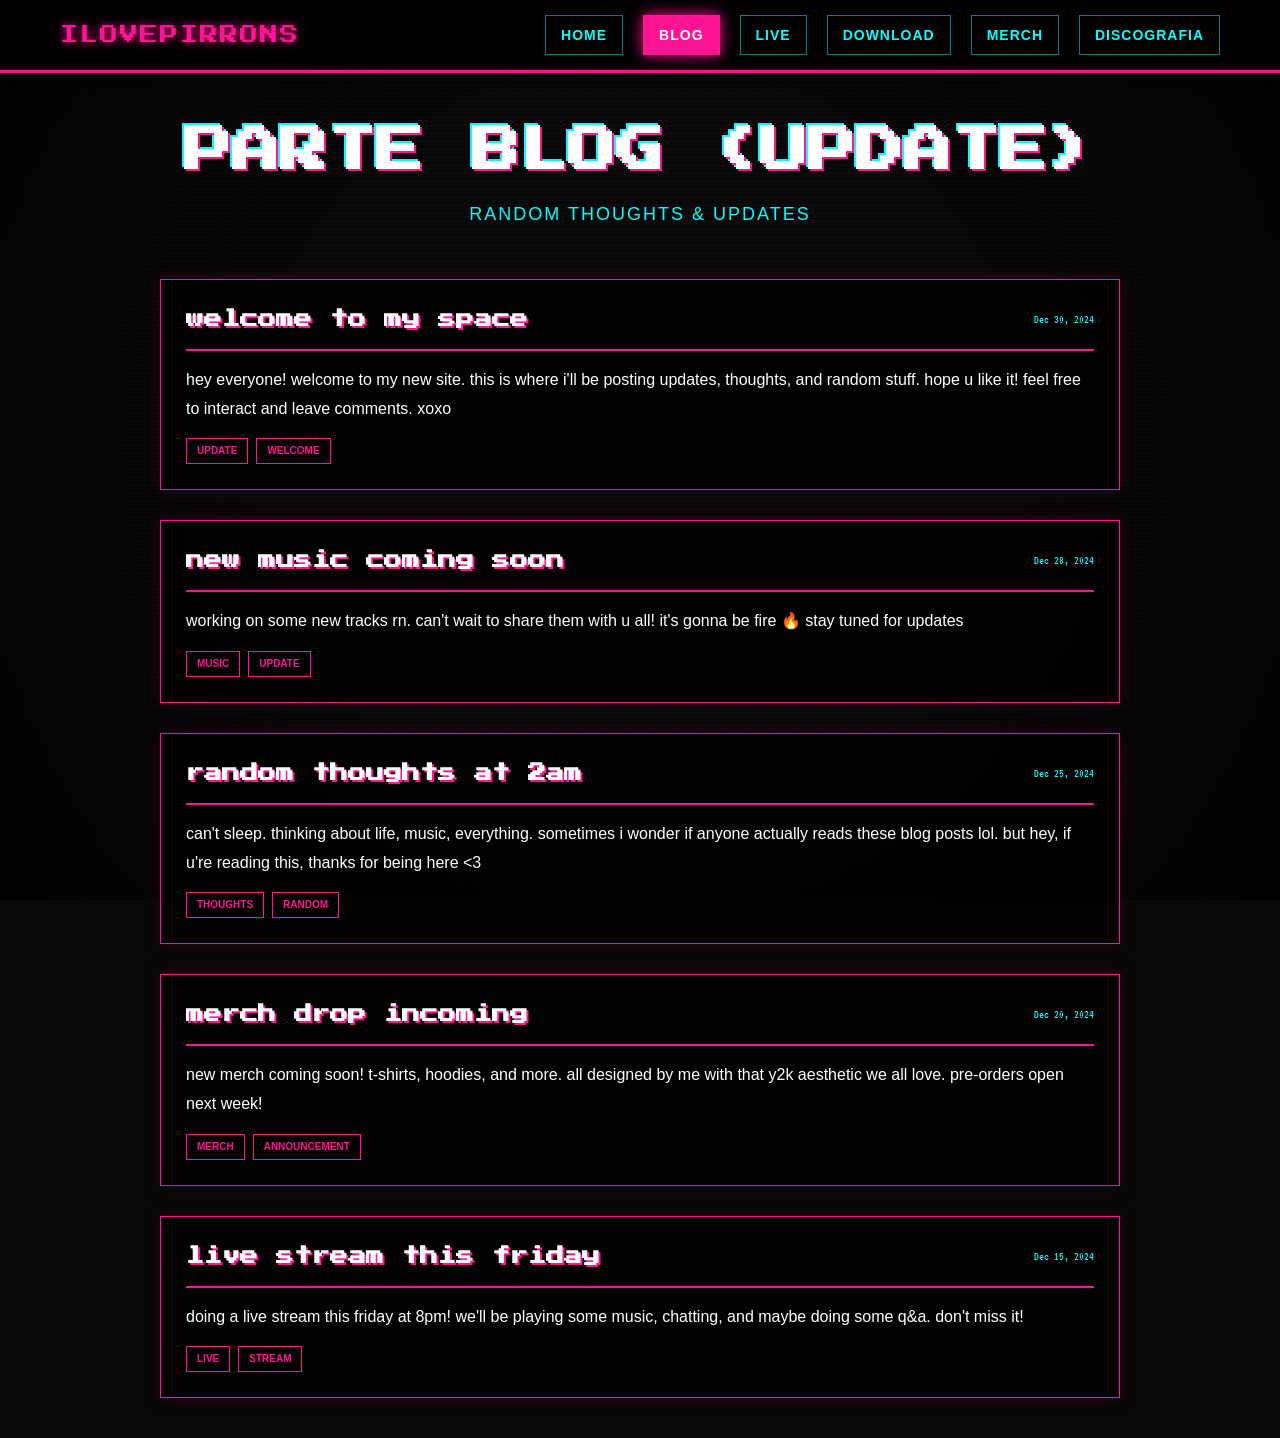
==== blog.html @ 8b0a594a "Add files via upload" ====
<!DOCTYPE html>
<html lang="it">
<head>
    <meta charset="UTF-8">
    <meta name="viewport" content="width=device-width, initial-scale=1.0">
    <title>ILOVEPIRRONS - Blog</title>
    <link rel="stylesheet" href="styles/global.css">
    <link rel="stylesheet" href="styles/blog.css">
</head>
<body>
    <nav class="main-nav">
        <div class="nav-container">
            <a href="index.html" class="nav-logo">ILOVEPIRRONS</a>
            <div class="nav-links">
                <a href="index.html" class="nav-link">HOME</a>
                <a href="blog.html" class="nav-link active">BLOG</a>
                <a href="live.html" class="nav-link">LIVE</a>
                <a href="download.html" class="nav-link">DOWNLOAD</a>
                <a href="merch.html" class="nav-link">MERCH</a>
                <a href="discografia.html" class="nav-link">DISCOGRAFIA</a>
            </div>
        </div>
    </nav>

    <main class="blog-container">
        <header class="blog-header">
            <h1 class="glitch-text">PARTE BLOG (UPDATE)</h1>
            <p class="blog-subtitle">random thoughts & updates</p>
        </header>

        <div class="blog-feed" id="blog-feed">
            <!-- Blog posts will be loaded here via JavaScript -->
        </div>
    </main>

    <!-- Global App Shell Scripts -->
    <script src="js/router.js"></script>
    <script src="js/windows.js"></script>
    
    <!-- Data Source (CORS-proof) -->
    <script src="js/data_discografia.js"></script>

    <!-- Page Logic (Preloaded for SPA) -->
    <script src="js/blog.js"></script>
    <script src="js/live.js"></script>
    <script src="js/download.js"></script>
    <script src="js/merch.js"></script>
    <script src="js/discografia.js"></script>
</body>
</html>
---- styles/global.css ----
/* ============================================
   Y2K / EARLY INTERNET GLOBAL STYLES
   ============================================ */

@import url('https://fonts.googleapis.com/css2?family=Press+Start+2P&family=VT323&display=swap');

:root {
    /* Y2K Color Palette */
    --pink: #ff00ff;
    --hot-pink: #ff1493;
    --light-blue: #00ffff;
    --teal: #008080;
    --black: #000000;
    --white: #ffffff;
    --purple: #9370db;
    --green: #00ff00;
    --yellow: #ffff00;
    
    /* Typography */
    --font-pixel: 'Press Start 2P', monospace;
    --font-bitmap: 'VT323', monospace;
    --font-sans: 'Arial', sans-serif;
}

* {
    margin: 0;
    padding: 0;
    box-sizing: border-box;
}

body {
    font-family: var(--font-sans);
    background: #080808;
    color: var(--white);
    line-height: 1.6;
    overflow-x: hidden;
}

/* CRT Scanline and Dark Vignette Effect */
body::before {
    content: '';
    position: fixed;
    top: 0;
    left: 0;
    width: 100%;
    height: 100%;
    background: 
        linear-gradient(rgba(18, 16, 16, 0) 50%, rgba(0, 0, 0, 0.25) 50%), 
        linear-gradient(90deg, rgba(255, 0, 0, 0.06), rgba(0, 255, 0, 0.02), rgba(0, 0, 255, 0.06));
    background-size: 100% 4px, 6px 100%;
    z-index: -1;
    pointer-events: none;
    will-change: transform;
}
body::after {
    content: '';
    position: fixed;
    top: 0;
    left: 0;
    width: 100vw;
    height: 100vh;
    background: radial-gradient(circle, transparent 50%, #000 120%);
    pointer-events: none;
    z-index: -1;
}

/* Navigation */
.main-nav {
    background: var(--black);
    border-bottom: 3px solid var(--hot-pink);
    padding: 15px 0;
    position: sticky;
    top: 0;
    z-index: 1000;
    box-shadow: 0 4px 8px rgba(0, 0, 0, 0.5);
}

.nav-container {
    max-width: 1200px;
    margin: 0 auto;
    display: flex;
    justify-content: space-between;
    align-items: center;
    padding: 0 20px;
}

.nav-logo {
    font-family: var(--font-pixel);
    font-size: 18px;
    color: var(--hot-pink);
    text-decoration: none;
    text-shadow: 
        0 0 10px var(--hot-pink),
        2px 2px 0 var(--black);
    letter-spacing: 2px;
}

.nav-links {
    display: flex;
    gap: 20px;
    flex-wrap: wrap;
}

.nav-link {
    color: var(--light-blue);
    text-decoration: none;
    font-weight: bold;
    font-size: 14px;
    padding: 8px 15px;
    border: 1px solid var(--teal);
    background: rgba(0, 0, 0, 0.5);
    transition: all 0.2s;
    text-transform: uppercase;
    letter-spacing: 1px;
}

.nav-link:hover {
    background: rgba(0, 255, 255, 0.1);
    color: var(--white);
    box-shadow: 
        0 0 10px rgba(0, 255, 255, 0.3),
        inset 0 0 5px rgba(0, 255, 255, 0.2);
    border-color: var(--light-blue);
    position: relative;
    z-index: 10;
}

.nav-link.active {
    background: var(--hot-pink);
    color: var(--white);
    border-color: var(--hot-pink);
    box-shadow: 0 0 15px var(--hot-pink);
}

/* Glitch Text Effect */
.glitch-text {
    font-family: var(--font-pixel);
    font-size: 48px;
    color: var(--white);
    text-shadow: 
        2px 2px 0 var(--hot-pink),
        -2px -2px 0 var(--light-blue);
    position: relative;
    transition: all 0.3s;
}

.glitch-text:hover {
    animation: glitch 0.3s infinite;
}

@keyframes glitch {
    0%, 100% {
        transform: translate(0);
        text-shadow: 3px 3px 0 var(--black), 0 0 20px var(--hot-pink), 0 0 40px var(--hot-pink);
    }
    20% {
        transform: translate(-3px, 3px);
        text-shadow: -3px -3px 0 var(--light-blue), 0 0 20px var(--light-blue);
        color: var(--white);
    }
    40% {
        transform: translate(-3px, -3px);
        text-shadow: 3px -3px 0 var(--green), 0 0 20px var(--green);
        color: var(--hot-pink);
    }
    60% {
        transform: translate(3px, 3px);
        text-shadow: -3px 3px 0 var(--yellow), 0 0 20px var(--yellow);
        color: var(--light-blue);
    }
    80% {
        transform: translate(3px, -3px);
        text-shadow: 3px 3px 0 var(--hot-pink), 0 0 20px var(--purple);
        color: var(--white);
    }
}

/* Windows XP Style */
.xp-window {
    background: #e0e0e0;
    border: 2px solid #ffffff;
    border-right-color: #888888;
    border-bottom-color: #888888;
    box-shadow: 2px 2px 5px rgba(0, 0, 0, 0.8);
    margin: 20px;
    min-width: 300px;
    position: relative;
}

.window-titlebar {
    background: linear-gradient(to bottom, #0054e3, #0066ff);
    color: var(--white);
    padding: 4px 8px;
    display: flex;
    justify-content: space-between;
    align-items: center;
    font-size: 11px;
    font-weight: bold;
    cursor: move;
}

.window-title {
    flex: 1;
}

.window-controls {
    display: flex;
    gap: 2px;
}

.window-btn {
    width: 20px;
    height: 18px;
    border: 1px outset #c0c0c0;
    background: #c0c0c0;
    cursor: pointer;
    font-size: 12px;
    font-weight: bold;
    color: var(--black);
    display: flex;
    align-items: center;
    justify-content: center;
}

.window-btn:active {
    border: 1px inset #c0c0c0;
}

.window-addressbar {
    background: var(--white);
    padding: 4px 8px;
    border-bottom: 1px solid #808080;
    font-size: 11px;
    color: var(--black);
}

.window-content {
    background: var(--white);
    padding: 15px;
    color: var(--black);
    min-height: 200px;
}

/* Buttons - Sleek Y2K Style */
.btn-y2k {
    background: transparent;
    border: 1px solid var(--hot-pink);
    color: var(--white);
    padding: 10px 20px;
    font-weight: bold;
    cursor: pointer;
    text-transform: uppercase;
    box-shadow: inset 0 0 10px rgba(255, 20, 147, 0.2);
    transition: all 0.2s;
}

.btn-y2k:hover {
    background: rgba(255, 20, 147, 0.15);
    box-shadow: 0 0 10px rgba(255, 20, 147, 0.4), inset 0 0 15px rgba(255, 20, 147, 0.3);
}

.btn-y2k:active {
    box-shadow: inset 0 2px 10px rgba(0, 0, 0, 0.8);
}

/* Scrollbar Y2K Style */
::-webkit-scrollbar {
    width: 16px;
}

::-webkit-scrollbar-track {
    background: var(--black);
    border: 2px solid var(--hot-pink);
}

::-webkit-scrollbar-thumb {
    background: linear-gradient(to bottom, var(--hot-pink), var(--purple));
    border: 2px outset var(--hot-pink);
}

::-webkit-scrollbar-thumb:hover {
    background: linear-gradient(to bottom, var(--light-blue), var(--hot-pink));
}

/* SPA Router Transitions */
.router-loading-overlay {
    position: fixed;
    top: 0;
    left: 0;
    width: 100%;
    height: 100%;
    background: #000;
    z-index: 10000;
    display: flex;
    align-items: center;
    justify-content: center;
    opacity: 0;
    pointer-events: none;
    transition: opacity 0.2s ease-in-out;
}

.router-loading-overlay.active {
    opacity: 1;
    pointer-events: all;
    animation: crt-power-on 0.4s forwards;
}

.router-loading-overlay.closing {
    animation: crt-power-off 0.4s forwards;
}

@keyframes crt-power-on {
    0% { transform: scaleY(0.005) scaleX(0); background: #fff; }
    50% { transform: scaleY(0.005) scaleX(1); background: #fff; }
    100% { transform: scaleY(1) scaleX(1); background: #000; }
}

@keyframes crt-power-off {
    0% { transform: scaleY(1) scaleX(1); background: #000; }
    50% { transform: scaleY(0.005) scaleX(1); background: #fff; }
    100% { transform: scaleY(0.005) scaleX(0); background: #fff; }
}

.loading-content {
    text-align: center;
    font-family: var(--font-pixel);
    color: var(--light-blue);
    text-shadow: 0 0 10px var(--light-blue);
}

.loading-bar-mini {
    width: 200px;
    height: 10px;
    border: 1px solid var(--light-blue);
    margin-top: 20px;
    padding: 2px;
}

.loading-bar-fill-mini {
    height: 100%;
    background: var(--light-blue);
    width: 0%;
    animation: loading-fill 0.4s linear forwards;
}

@keyframes loading-fill {
    to { width: 100%; }
}

main {
    transition: filter 0.3s ease, transform 0.3s ease, opacity 0.3s ease;
}

main.loading {
    filter: blur(10px) brightness(2);
    transform: scale(0.95);
    opacity: 0;
}

/* Responsive */
@media (max-width: 768px) {
    .nav-container {
        flex-direction: column;
        gap: 15px;
        padding: 0 10px;
    }
    
    .nav-links {
        justify-content: center;
        gap: 8px;
        width: 100%;
    }

    .nav-link {
        font-size: 12px;
        padding: 6px 10px;
        flex: 1 1 auto;
        text-align: center;
    }
    
    .glitch-text {
        font-size: clamp(24px, 8vw, 48px);
    }

    .xp-window {
        min-width: unset;
        width: 95vw;
        max-width: 100%;
        margin: 10px auto;
        box-sizing: border-box;
    }
}

@media (max-width: 480px) {
    .nav-links {
        display: grid;
        grid-template-columns: repeat(3, 1fr);
        gap: 5px;
    }
    .nav-link {
        font-size: 10px;
        padding: 5px;
    }
}
---- styles/blog.css ----
/* ============================================
   BLOG PAGE STYLES
   ============================================ */

.blog-container {
    max-width: 1000px;
    margin: 0 auto;
    padding: 40px 20px;
}

.blog-header {
    text-align: center;
    margin-bottom: 50px;
}

.blog-subtitle {
    font-size: 18px;
    color: var(--light-blue);
    margin-top: 10px;
    text-transform: uppercase;
    letter-spacing: 2px;
}

.blog-feed {
    display: flex;
    flex-direction: column;
    gap: 30px;
}

.blog-post {
    background: rgba(0, 0, 0, 0.7);
    border: 1px solid var(--hot-pink);
    padding: 25px;
    box-shadow: 0 0 15px rgba(255, 20, 147, 0.15);
    transition: all 0.3s;
    backdrop-filter: blur(5px);
}

.blog-post:hover {
    border-color: var(--light-blue);
    box-shadow: 
        0 0 20px var(--light-blue),
        4px 4px 12px rgba(0, 0, 0, 0.5);
}

.post-header {
    display: flex;
    justify-content: space-between;
    align-items: center;
    margin-bottom: 15px;
    padding-bottom: 15px;
    border-bottom: 2px solid var(--hot-pink);
}

.post-title {
    font-family: var(--font-pixel);
    font-size: 18px;
    color: var(--white);
    text-shadow: 2px 2px 0 var(--hot-pink);
}

.post-date {
    font-size: 12px;
    color: var(--light-blue);
    font-family: var(--font-bitmap);
}

.post-content {
    color: var(--white);
    line-height: 1.8;
    margin-bottom: 15px;
}

.post-image {
    width: 100%;
    max-width: 600px;
    margin: 15px 0;
    border: 1px solid var(--hot-pink);
    box-shadow: 0 0 15px rgba(255, 20, 147, 0.3);
}

.post-tags {
    display: flex;
    flex-wrap: wrap;
    gap: 8px;
    margin-top: 15px;
}

.post-tag {
    background: transparent;
    color: var(--hot-pink);
    padding: 4px 10px;
    font-size: 10px;
    font-weight: bold;
    text-transform: uppercase;
    border: 1px solid var(--hot-pink);
    transition: all 0.2s;
}

.post-tag:hover {
    background: var(--hot-pink);
    color: var(--black);
}

/* Responsive */
@media (max-width: 600px) {
    .post-header {
        flex-direction: column;
        align-items: flex-start;
        gap: 10px;
    }
    
    .post-title {
        font-size: 16px;
    }
}
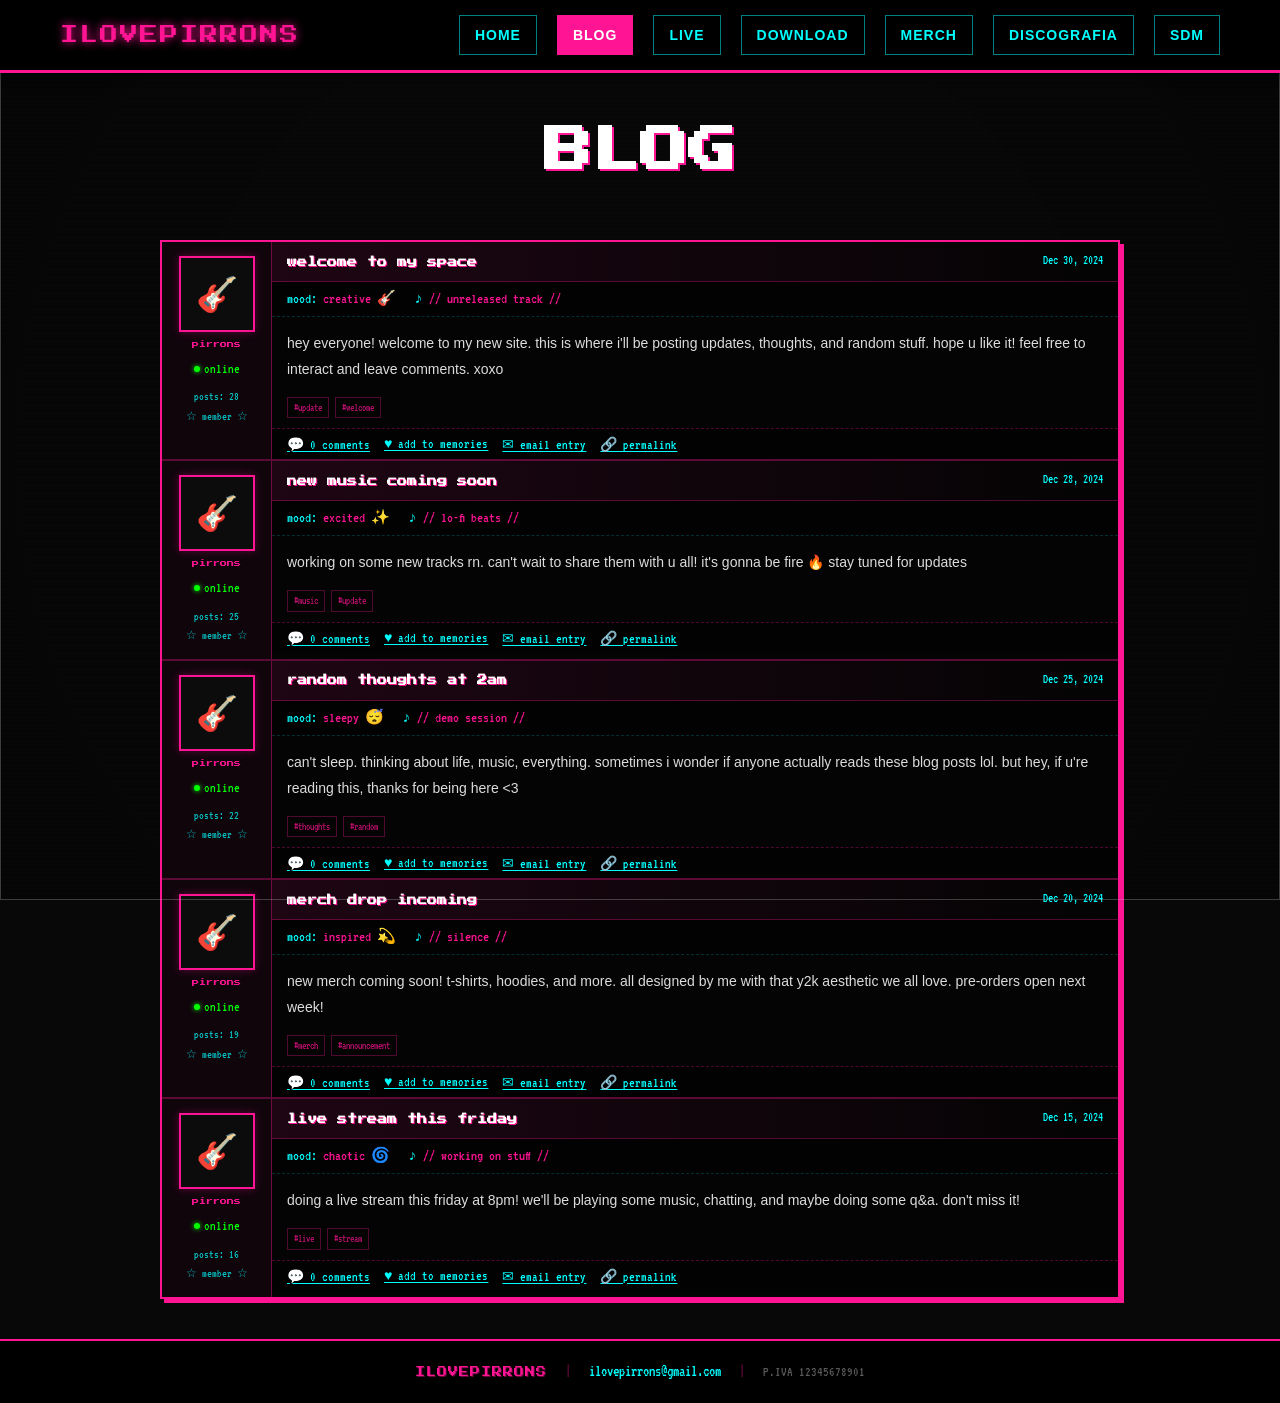
==== commit 832c8539: "release: sito completo con gioco, discografia, live, merch, blog" ====
--- a/blog.html
+++ b/blog.html
@@ -18,14 +18,20 @@
                 <a href="download.html" class="nav-link">DOWNLOAD</a>
                 <a href="merch.html" class="nav-link">MERCH</a>
                 <a href="discografia.html" class="nav-link">DISCOGRAFIA</a>
+                <a href="gioco.html" class="nav-link" data-no-router>SDM</a>
             </div>
         </div>
     </nav>
 
     <main class="blog-container">
+
+        <!-- PRESSIONE.gif: sfondo fisso a tutta pagina -->
+        <div class="blog-fullbg">
+            <img src="visual%20sito/PRESSIONE.gif" alt="" draggable="false">
+        </div>
+
         <header class="blog-header">
-            <h1 class="glitch-text">PARTE BLOG (UPDATE)</h1>
-            <p class="blog-subtitle">random thoughts & updates</p>
+            <h1 class="glitch-text">BLOG</h1>
         </header>
 
         <div class="blog-feed" id="blog-feed">
@@ -33,9 +39,20 @@
         </div>
     </main>
 
+    <footer class="site-footer">
+        <div class="footer-inner">
+            <span class="footer-logo">ILOVEPIRRONS</span>
+            <span class="footer-sep">|</span>
+            <a href="mailto:ilovepirrons@gmail.com" class="footer-link">ilovepirrons@gmail.com</a>
+            <span class="footer-sep">|</span>
+            <span class="footer-piva">P.IVA 12345678901</span>
+        </div>
+    </footer>
+
     <!-- Global App Shell Scripts -->
     <script src="js/router.js"></script>
     <script src="js/windows.js"></script>
+    <script src="js/polpolpo.js"></script>
     
     <!-- Data Source (CORS-proof) -->
     <script src="js/data_discografia.js"></script>
--- a/styles/global.css
+++ b/styles/global.css
@@ -34,9 +34,16 @@
     color: var(--white);
     line-height: 1.6;
     overflow-x: hidden;
-}
-
-/* CRT Scanline and Dark Vignette Effect */
+    display: flex;
+    flex-direction: column;
+    min-height: 100vh;
+}
+
+body > main {
+    flex: 1;
+}
+
+/* CRT Scanline — tonato giù per non schiacciare il testo */
 body::before {
     content: '';
     position: fixed;
@@ -44,14 +51,12 @@
     left: 0;
     width: 100%;
     height: 100%;
-    background: 
-        linear-gradient(rgba(18, 16, 16, 0) 50%, rgba(0, 0, 0, 0.25) 50%), 
-        linear-gradient(90deg, rgba(255, 0, 0, 0.06), rgba(0, 255, 0, 0.02), rgba(0, 0, 255, 0.06));
-    background-size: 100% 4px, 6px 100%;
+    background: linear-gradient(rgba(0,0,0,0) 50%, rgba(0,0,0,0.10) 50%);
+    background-size: 100% 4px;
     z-index: -1;
     pointer-events: none;
-    will-change: transform;
-}
+}
+/* Vignette leggera */
 body::after {
     content: '';
     position: fixed;
@@ -59,7 +64,7 @@
     left: 0;
     width: 100vw;
     height: 100vh;
-    background: radial-gradient(circle, transparent 50%, #000 120%);
+    background: radial-gradient(circle, transparent 60%, rgba(0,0,0,0.45) 130%);
     pointer-events: none;
     z-index: -1;
 }
@@ -71,7 +76,7 @@
     padding: 15px 0;
     position: sticky;
     top: 0;
-    z-index: 1000;
+    z-index: 10002;
     box-shadow: 0 4px 8px rgba(0, 0, 0, 0.5);
 }
 
@@ -117,19 +122,13 @@
 .nav-link:hover {
     background: rgba(0, 255, 255, 0.1);
     color: var(--white);
-    box-shadow: 
-        0 0 10px rgba(0, 255, 255, 0.3),
-        inset 0 0 5px rgba(0, 255, 255, 0.2);
     border-color: var(--light-blue);
-    position: relative;
-    z-index: 10;
 }
 
 .nav-link.active {
     background: var(--hot-pink);
     color: var(--white);
     border-color: var(--hot-pink);
-    box-shadow: 0 0 15px var(--hot-pink);
 }
 
 /* Glitch Text Effect */
@@ -137,42 +136,20 @@
     font-family: var(--font-pixel);
     font-size: 48px;
     color: var(--white);
-    text-shadow: 
-        2px 2px 0 var(--hot-pink),
-        -2px -2px 0 var(--light-blue);
+    text-shadow: 2px 2px 0 var(--hot-pink);
     position: relative;
-    transition: all 0.3s;
 }
 
 .glitch-text:hover {
-    animation: glitch 0.3s infinite;
+    animation: glitch 0.4s steps(1) infinite;
 }
 
 @keyframes glitch {
-    0%, 100% {
-        transform: translate(0);
-        text-shadow: 3px 3px 0 var(--black), 0 0 20px var(--hot-pink), 0 0 40px var(--hot-pink);
-    }
-    20% {
-        transform: translate(-3px, 3px);
-        text-shadow: -3px -3px 0 var(--light-blue), 0 0 20px var(--light-blue);
-        color: var(--white);
-    }
-    40% {
-        transform: translate(-3px, -3px);
-        text-shadow: 3px -3px 0 var(--green), 0 0 20px var(--green);
-        color: var(--hot-pink);
-    }
-    60% {
-        transform: translate(3px, 3px);
-        text-shadow: -3px 3px 0 var(--yellow), 0 0 20px var(--yellow);
-        color: var(--light-blue);
-    }
-    80% {
-        transform: translate(3px, -3px);
-        text-shadow: 3px 3px 0 var(--hot-pink), 0 0 20px var(--purple);
-        color: var(--white);
-    }
+    0%   { transform: translate(0);          text-shadow: 2px 2px 0 var(--hot-pink); }
+    25%  { transform: translate(-2px, 1px);  text-shadow: 2px 2px 0 var(--light-blue); color: var(--hot-pink); }
+    50%  { transform: translate(2px, -1px);  text-shadow: -2px 2px 0 var(--green); }
+    75%  { transform: translate(-1px, 2px);  text-shadow: 2px -2px 0 var(--purple); color: var(--light-blue); }
+    100% { transform: translate(0);          text-shadow: 2px 2px 0 var(--hot-pink); color: var(--white); }
 }
 
 /* Windows XP Style */
@@ -287,8 +264,8 @@
     position: fixed;
     top: 0;
     left: 0;
-    width: 100%;
-    height: 100%;
+    width: 100vw;
+    height: 100vh;
     background: #000;
     z-index: 10000;
     display: flex;
@@ -296,58 +273,40 @@
     justify-content: center;
     opacity: 0;
     pointer-events: none;
-    transition: opacity 0.2s ease-in-out;
+    transition: opacity 0.35s ease-in-out;
 }
 
 .router-loading-overlay.active {
     opacity: 1;
     pointer-events: all;
-    animation: crt-power-on 0.4s forwards;
 }
 
 .router-loading-overlay.closing {
-    animation: crt-power-off 0.4s forwards;
-}
-
-@keyframes crt-power-on {
-    0% { transform: scaleY(0.005) scaleX(0); background: #fff; }
-    50% { transform: scaleY(0.005) scaleX(1); background: #fff; }
-    100% { transform: scaleY(1) scaleX(1); background: #000; }
-}
-
-@keyframes crt-power-off {
-    0% { transform: scaleY(1) scaleX(1); background: #000; }
-    50% { transform: scaleY(0.005) scaleX(1); background: #fff; }
-    100% { transform: scaleY(0.005) scaleX(0); background: #fff; }
+    opacity: 0;
 }
 
 .loading-content {
-    text-align: center;
-    font-family: var(--font-pixel);
-    color: var(--light-blue);
-    text-shadow: 0 0 10px var(--light-blue);
-}
-
-.loading-bar-mini {
-    width: 200px;
-    height: 10px;
-    border: 1px solid var(--light-blue);
-    margin-top: 20px;
-    padding: 2px;
-}
-
-.loading-bar-fill-mini {
-    height: 100%;
-    background: var(--light-blue);
-    width: 0%;
-    animation: loading-fill 0.4s linear forwards;
-}
-
-@keyframes loading-fill {
-    to { width: 100%; }
+    width: 100vw;
+    height: 100vh;
+    display: flex;
+    align-items: center;
+    justify-content: center;
+    overflow: hidden;
+}
+
+.loading-explosion-gif {
+    width: auto;
+    height: auto;
+    max-width: 100%;
+    max-height: 100%;
+    object-fit: contain;
+    pointer-events: none;
+    user-select: none;
 }
 
 main {
+    position: relative;
+    z-index: 10;            /* sopra polpo e farfalle (z-index 2) */
     transition: filter 0.3s ease, transform 0.3s ease, opacity 0.3s ease;
 }
 
@@ -357,29 +316,97 @@
     opacity: 0;
 }
 
+/* Hamburger Button */
+.nav-hamburger {
+    display: none;
+    flex-direction: column;
+    justify-content: center;
+    gap: 5px;
+    background: transparent;
+    border: 1px solid var(--hot-pink);
+    padding: 8px 10px;
+    cursor: pointer;
+    box-shadow: inset 0 0 8px rgba(255, 20, 147, 0.15);
+    transition: all 0.2s;
+}
+
+.nav-hamburger:hover {
+    background: rgba(255, 20, 147, 0.15);
+    box-shadow: 0 0 10px rgba(255, 20, 147, 0.4);
+}
+
+.nav-hamburger span {
+    display: block;
+    width: 22px;
+    height: 2px;
+    background: var(--hot-pink);
+    transition: all 0.25s ease;
+    transform-origin: center;
+}
+
+.nav-hamburger.open span:nth-child(1) {
+    transform: translateY(7px) rotate(45deg);
+}
+.nav-hamburger.open span:nth-child(2) {
+    opacity: 0;
+    transform: scaleX(0);
+}
+.nav-hamburger.open span:nth-child(3) {
+    transform: translateY(-7px) rotate(-45deg);
+}
+
 /* Responsive */
 @media (max-width: 768px) {
     .nav-container {
+        flex-direction: row;
+        justify-content: space-between;
+        align-items: center;
+        padding: 0 15px;
+        flex-wrap: wrap;
+    }
+
+    .nav-logo {
+        font-size: 14px;
+    }
+
+    .nav-hamburger {
+        display: flex;
+    }
+
+    .nav-links {
+        display: none;
         flex-direction: column;
-        gap: 15px;
-        padding: 0 10px;
-    }
-    
-    .nav-links {
-        justify-content: center;
-        gap: 8px;
         width: 100%;
+        gap: 0;
+        border-top: 1px solid rgba(255, 20, 147, 0.3);
+        margin-top: 10px;
+    }
+
+    .nav-links.open {
+        display: flex;
     }
 
     .nav-link {
         font-size: 12px;
-        padding: 6px 10px;
-        flex: 1 1 auto;
-        text-align: center;
-    }
-    
+        padding: 12px 15px;
+        border: none;
+        border-bottom: 1px solid rgba(0, 255, 255, 0.1);
+        background: rgba(0, 0, 0, 0.7);
+        text-align: left;
+        letter-spacing: 1px;
+    }
+
+    .nav-link:last-child {
+        border-bottom: none;
+    }
+
+    .nav-link.active {
+        background: rgba(255, 20, 147, 0.2);
+        border-left: 3px solid var(--hot-pink);
+    }
+
     .glitch-text {
-        font-size: clamp(24px, 8vw, 48px);
+        font-size: clamp(22px, 7vw, 48px);
     }
 
     .xp-window {
@@ -392,14 +419,135 @@
 }
 
 @media (max-width: 480px) {
-    .nav-links {
-        display: grid;
-        grid-template-columns: repeat(3, 1fr);
-        gap: 5px;
-    }
-    .nav-link {
-        font-size: 10px;
-        padding: 5px;
-    }
-}
-
+    .nav-logo {
+        font-size: 12px;
+    }
+}
+
+/* ============================================
+   SITE FOOTER
+   ============================================ */
+
+.site-footer {
+    background: var(--black);
+    border-top: 2px solid var(--hot-pink);
+    padding: 18px 20px;
+    position: relative;
+    z-index: 10;
+}
+
+.footer-inner {
+    max-width: 1200px;
+    margin: 0 auto;
+    display: flex;
+    justify-content: center;
+    align-items: center;
+    gap: 18px;
+    flex-wrap: wrap;
+    font-family: var(--font-bitmap);
+    font-size: 16px;
+}
+
+.footer-logo {
+    font-family: var(--font-pixel);
+    font-size: 10px;
+    color: var(--hot-pink);
+    text-shadow: 1px 1px 0 rgba(255,20,147,0.4);
+    letter-spacing: 1px;
+}
+
+.footer-sep {
+    color: rgba(255, 20, 147, 0.35);
+}
+
+.footer-link {
+    color: var(--light-blue);
+    text-decoration: none;
+    transition: color 0.15s;
+}
+
+.footer-link:hover {
+    color: var(--hot-pink);
+}
+
+.footer-piva {
+    color: rgba(255, 255, 255, 0.35);
+    font-size: 14px;
+}
+
+@media (max-width: 480px) {
+    .footer-inner {
+        gap: 10px;
+        font-size: 14px;
+    }
+    .footer-logo {
+        font-size: 8px;
+    }
+}
+
+/* ============================================
+   POLPOLPO WANDERER + DECORAZIONI VISIVE
+   ============================================ */
+
+#polpolpo-wanderer {
+    position: fixed;
+    left: 0;
+    top: 0;
+    z-index: 500;
+    pointer-events: none;
+    user-select: none;
+    will-change: transform;
+    opacity: 0.88;
+}
+
+#polpolpo-wanderer img {
+    width: 340px;
+    height: auto;
+    display: block;
+    image-rendering: pixelated;
+    filter: drop-shadow(0 0 8px rgba(255, 20, 147, 0.3));
+}
+
+/* ---- Grafiche di pagina: scrollano con il contenuto ---- */
+.page-visual-bg {
+    position: absolute;
+    top: 0;
+    left: 50%;
+    transform: translateX(-50%);
+    width: min(72%, 680px);
+    pointer-events: none;
+    user-select: none;
+    z-index: 0;          /* sotto i contenuti che vengono dopo nel DOM */
+}
+
+.page-visual-bg img,
+.page-visual-bg video {
+    display: block;
+    width: 100%;
+    height: auto;
+    opacity: 0.14;
+}
+
+.page-visual-bg video {
+    opacity: 0.18;
+}
+
+/* Responsive polpolpo */
+@media (max-width: 768px) {
+    #polpolpo-wanderer img { width: 210px; }
+    #polpolpo-wanderer { opacity: 0.75; }
+
+    .page-visual-bg {
+        width: min(90%, 420px);
+    }
+}
+
+@media (max-width: 480px) {
+    #polpolpo-wanderer img { width: 150px; }
+    #polpolpo-wanderer { opacity: 0.65; }
+
+    .page-visual-bg {
+        width: 95%;
+    }
+}
+
--- a/styles/blog.css
+++ b/styles/blog.css
@@ -1,11 +1,31 @@
 /* ============================================
    BLOG PAGE STYLES
    ============================================ */
+
+/* PRESSIONE.gif: sfondo fisso a tutta pagina */
+.blog-fullbg {
+    position: fixed;
+    top: 0;
+    left: 0;
+    width: 100vw;
+    height: 100vh;
+    z-index: 1;
+    pointer-events: none;
+    overflow: hidden;
+}
+
+.blog-fullbg img {
+    width: 100%;
+    height: 100%;
+    object-fit: cover;
+    opacity: 0.30;
+}
 
 .blog-container {
     max-width: 1000px;
     margin: 0 auto;
     padding: 40px 20px;
+    overflow: hidden;
 }
 
 .blog-header {
@@ -21,97 +41,308 @@
     letter-spacing: 2px;
 }
 
+/* ── Hero PRESSIONE.gif ── */
+.blog-hero {
+    width: 100%;
+    max-width: 860px;
+    margin: 0 auto 50px;
+}
+
+.blog-hero-frame {
+    width: 100%;
+    aspect-ratio: 16 / 9;
+    border: 2px solid var(--hot-pink);
+    box-shadow:
+        0 0 20px rgba(255, 20, 147, 0.4),
+        inset 0 0 20px rgba(0, 0, 0, 0.5);
+    overflow: hidden;
+    position: relative;
+}
+
+.blog-hero-frame img {
+    width: 100%;
+    height: 100%;
+    object-fit: cover;
+    display: block;
+}
+
+/* scanline overlay */
+.blog-hero-frame::after {
+    content: '';
+    position: absolute;
+    inset: 0;
+    background: repeating-linear-gradient(
+        0deg, transparent, transparent 2px,
+        rgba(0,0,0,0.10) 2px, rgba(0,0,0,0.10) 4px
+    );
+    pointer-events: none;
+}
+
 .blog-feed {
     display: flex;
     flex-direction: column;
-    gap: 30px;
-}
-
+    gap: 0;
+    border: 2px solid var(--hot-pink);
+    box-shadow: 4px 4px 0 var(--hot-pink);
+}
+
+/* ── Y2K Blog Entry (LiveJournal / Xanga style) ── */
 .blog-post {
-    background: rgba(0, 0, 0, 0.7);
-    border: 1px solid var(--hot-pink);
-    padding: 25px;
-    box-shadow: 0 0 15px rgba(255, 20, 147, 0.15);
-    transition: all 0.3s;
-    backdrop-filter: blur(5px);
-}
-
-.blog-post:hover {
-    border-color: var(--light-blue);
-    box-shadow: 
-        0 0 20px var(--light-blue),
-        4px 4px 12px rgba(0, 0, 0, 0.5);
+    background: #040404;
+    border-bottom: 2px solid rgba(255, 20, 147, 0.35);
+    display: flex;
+    overflow: hidden;
+}
+
+.blog-post:last-child {
+    border-bottom: none;
+}
+
+/* Left: user sidebar */
+.post-sidebar {
+    width: 110px;
+    min-width: 110px;
+    background: rgba(255, 20, 147, 0.05);
+    border-right: 1px solid rgba(255, 20, 147, 0.4);
+    padding: 14px 8px;
+    display: flex;
+    flex-direction: column;
+    align-items: center;
+    gap: 7px;
+}
+
+.post-avatar-box {
+    width: 76px;
+    height: 76px;
+    border: 2px solid var(--hot-pink);
+    background: #0c0c0c;
+    display: flex;
+    align-items: center;
+    justify-content: center;
+    font-size: 34px;
+    overflow: hidden;
+    image-rendering: pixelated;
+    box-shadow: 0 0 8px rgba(255,20,147,0.3);
+}
+
+.post-username {
+    font-family: var(--font-pixel);
+    font-size: 7px;
+    color: var(--hot-pink);
+    text-align: center;
+    line-height: 1.7;
+}
+
+.post-online-status {
+    font-family: var(--font-bitmap);
+    font-size: 14px;
+    color: var(--green);
+    display: flex;
+    align-items: center;
+    gap: 4px;
+}
+
+.status-dot {
+    width: 6px;
+    height: 6px;
+    background: var(--green);
+    border-radius: 50%;
+    box-shadow: 0 0 5px var(--green);
+    animation: status-blink 2.2s infinite;
+}
+
+@keyframes status-blink {
+    0%, 100% { opacity: 1; }
+    50% { opacity: 0.2; }
+}
+
+.post-user-stats {
+    font-family: var(--font-bitmap);
+    font-size: 12px;
+    color: var(--light-blue);
+    text-align: center;
+    line-height: 1.6;
+    opacity: 0.75;
+}
+
+/* Right: main content */
+.post-main {
+    flex: 1;
+    display: flex;
+    flex-direction: column;
+    min-width: 0;
 }
 
 .post-header {
     display: flex;
     justify-content: space-between;
     align-items: center;
-    margin-bottom: 15px;
-    padding-bottom: 15px;
-    border-bottom: 2px solid var(--hot-pink);
+    padding: 9px 15px;
+    background: linear-gradient(to right, rgba(255,20,147,0.1), transparent);
+    border-bottom: 1px solid rgba(255, 20, 147, 0.3);
+    margin-bottom: 0;
 }
 
 .post-title {
     font-family: var(--font-pixel);
-    font-size: 18px;
+    font-size: 10px;
     color: var(--white);
-    text-shadow: 2px 2px 0 var(--hot-pink);
+    text-shadow: 1px 1px 0 var(--hot-pink);
+    text-transform: lowercase;
 }
 
 .post-date {
-    font-size: 12px;
-    color: var(--light-blue);
-    font-family: var(--font-bitmap);
+    font-size: 13px;
+    color: var(--light-blue);
+    font-family: var(--font-bitmap);
+    white-space: nowrap;
+    flex-shrink: 0;
+    margin-left: 10px;
+}
+
+.post-metadata {
+    display: flex;
+    flex-wrap: wrap;
+    gap: 18px;
+    padding: 5px 15px;
+    background: rgba(0, 0, 0, 0.6);
+    border-bottom: 1px dashed rgba(0, 255, 255, 0.18);
+    font-family: var(--font-bitmap);
+    font-size: 15px;
+}
+
+.post-meta-field {
+    color: var(--light-blue);
+}
+
+.post-meta-field em {
+    color: var(--hot-pink);
+    font-style: normal;
 }
 
 .post-content {
-    color: var(--white);
-    line-height: 1.8;
-    margin-bottom: 15px;
+    padding: 14px 15px;
+    color: #dcdcdc;
+    line-height: 1.85;
+    font-size: 14px;
 }
 
 .post-image {
     width: 100%;
     max-width: 600px;
-    margin: 15px 0;
+    margin: 0 15px 12px;
     border: 1px solid var(--hot-pink);
-    box-shadow: 0 0 15px rgba(255, 20, 147, 0.3);
+    box-shadow: 0 0 12px rgba(255, 20, 147, 0.25);
 }
 
 .post-tags {
     display: flex;
     flex-wrap: wrap;
-    gap: 8px;
-    margin-top: 15px;
+    gap: 6px;
+    padding: 0 15px 10px;
 }
 
 .post-tag {
     background: transparent;
+    color: rgba(255, 20, 147, 0.7);
+    padding: 1px 6px;
+    font-size: 11px;
+    font-family: var(--font-bitmap);
+    border: 1px solid rgba(255, 20, 147, 0.3);
+    transition: all 0.15s;
+}
+
+.post-tag::before { content: '#'; }
+
+.post-tag:hover {
+    background: rgba(255, 20, 147, 0.12);
     color: var(--hot-pink);
-    padding: 4px 10px;
-    font-size: 10px;
-    font-weight: bold;
-    text-transform: uppercase;
-    border: 1px solid var(--hot-pink);
-    transition: all 0.2s;
-}
-
-.post-tag:hover {
-    background: var(--hot-pink);
-    color: var(--black);
+}
+
+.post-footer-bar {
+    display: flex;
+    flex-wrap: wrap;
+    gap: 14px;
+    padding: 7px 15px;
+    border-top: 1px dashed rgba(255, 20, 147, 0.3);
+    background: rgba(0, 0, 0, 0.45);
+}
+
+.post-btn {
+    background: none;
+    border: none;
+    color: var(--light-blue);
+    font-family: var(--font-bitmap);
+    font-size: 14px;
+    cursor: pointer;
+    padding: 0;
+    text-decoration: underline;
+    text-underline-offset: 2px;
+}
+
+.post-btn:hover {
+    color: var(--hot-pink);
 }
 
 /* Responsive */
+@media (max-width: 768px) {
+    .blog-container {
+        padding: 20px 10px;
+    }
+
+    .blog-header {
+        margin-bottom: 20px;
+    }
+
+    .blog-hero {
+        margin-bottom: 30px;
+    }
+}
+
 @media (max-width: 600px) {
-    .post-header {
-        flex-direction: column;
-        align-items: flex-start;
+    .post-sidebar {
+        width: 70px;
+        min-width: 70px;
+        padding: 10px 5px;
+    }
+
+    .post-avatar-box {
+        width: 54px;
+        height: 54px;
+        font-size: 24px;
+    }
+
+    .post-username {
+        font-size: 6px;
+    }
+
+    .post-user-stats {
+        font-size: 10px;
+    }
+
+    .post-metadata {
         gap: 10px;
-    }
-    
+        font-size: 13px;
+        padding: 5px 10px;
+    }
+
+    .post-content {
+        padding: 12px 10px;
+        font-size: 13px;
+    }
+
     .post-title {
-        font-size: 16px;
-    }
-}
-
+        font-size: 8px;
+    }
+
+    .post-footer-bar {
+        padding: 6px 10px;
+        gap: 10px;
+    }
+
+    .post-image {
+        margin: 0 10px 10px;
+        max-width: calc(100% - 20px);
+    }
+}
+
